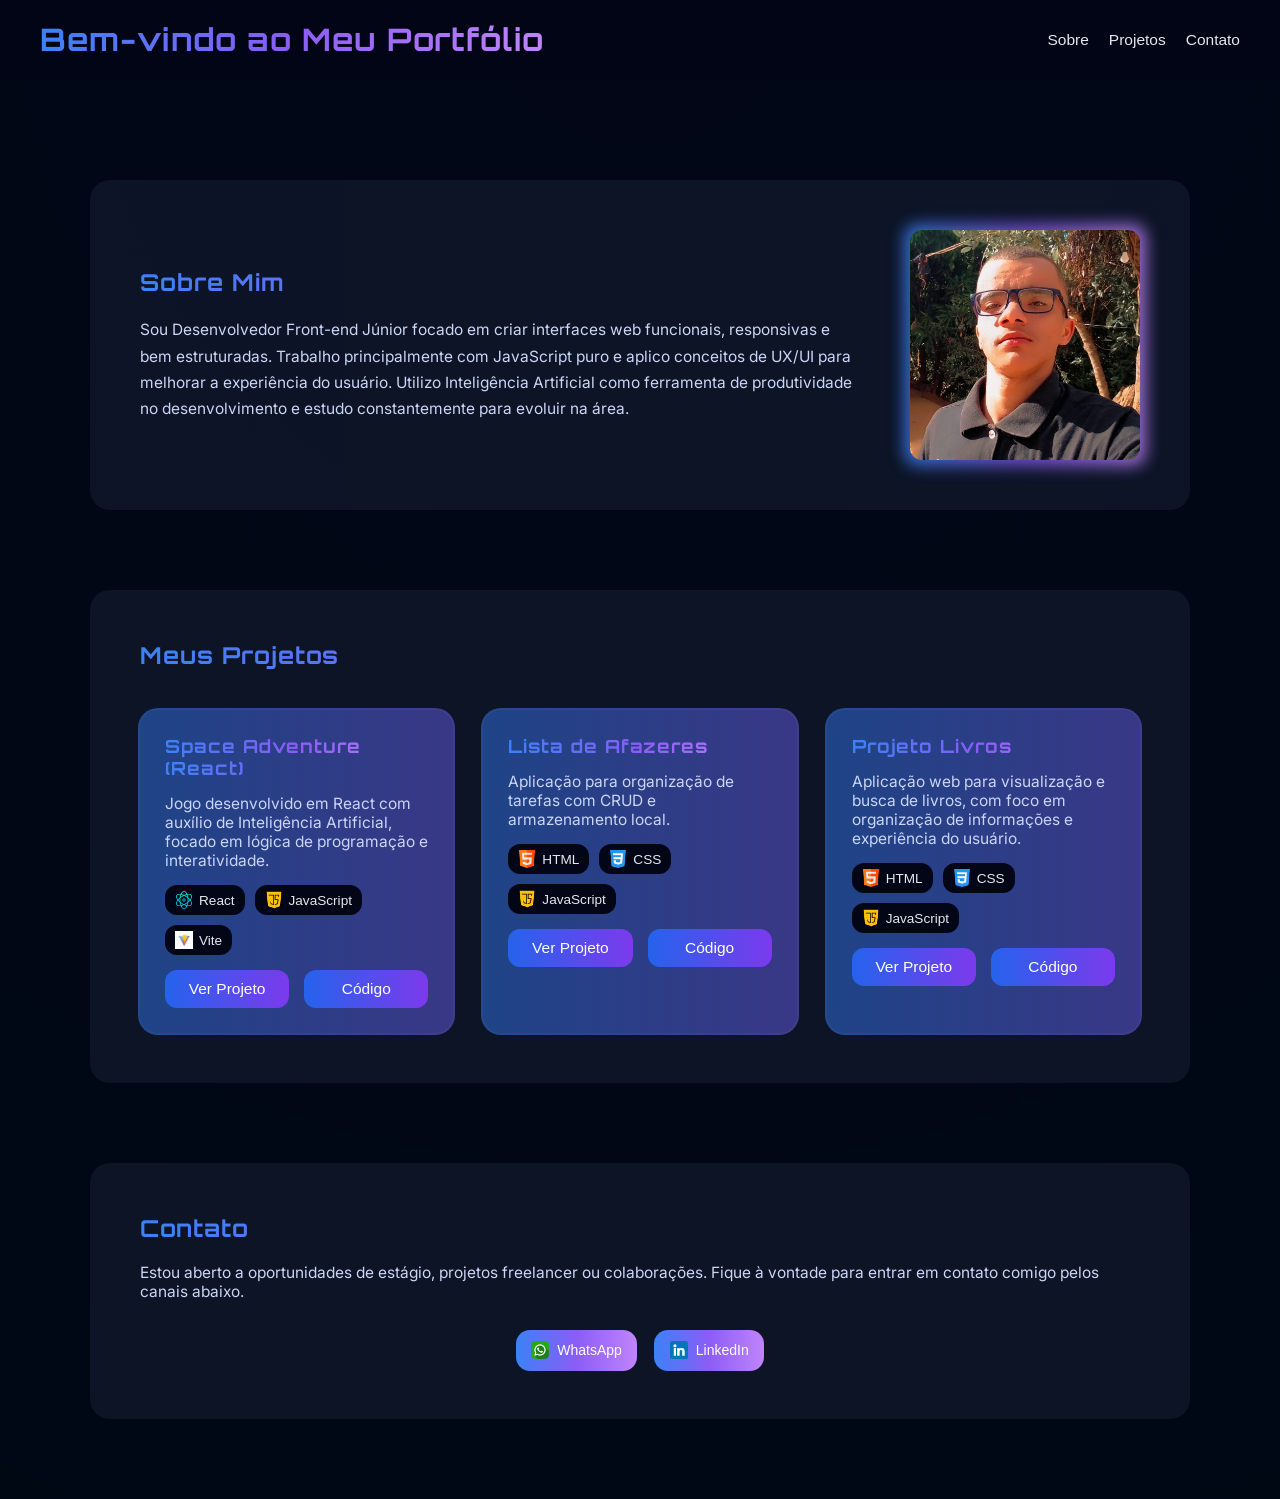
==== index.html @ 1034bcd2 "Meu Portfólio" ====
<!DOCTYPE html>
<html lang="pt-BR">

<head>
    <meta charset="UTF-8">
    <meta name="viewport" content="width=device-width, initial-scale=1.0">
    <title class="gradient-title">Meu Portfólio</title>
    <link rel="stylesheet" href="style.css">

    <!-- AOS CSS -->
    <link href="https://unpkg.com/aos@2.3.4/dist/aos.css" rel="stylesheet">

    <script src="script.js"></script>
</head>

<body>

    <header data-aos="fade-down">
        <h1 style="color: black;">Bem-vindo ao Meu Portfólio</h1>
        <nav>
            <ul>
                <li><a href="#sobre">Sobre</a></li>
                <li><a href="#projetos">Projetos</a></li>
                <li><a href="#contato">Contato</a></li>
            </ul>
        </nav>
    </header>

    <!-- SOBRE -->
    <section id="sobre" class="sobre" data-aos="fade-up">
        <div class="sobre-texto" data-aos="fade-right">
            <h2>Sobre Mim</h2>
            <p>
                Sou Desenvolvedor Front-end Júnior focado em criar interfaces web funcionais,
                responsivas e bem estruturadas. Trabalho principalmente com JavaScript puro
                e aplico conceitos de UX/UI para melhorar a experiência do usuário.
                Utilizo Inteligência Artificial como ferramenta de produtividade no
                desenvolvimento e estudo constantemente para evoluir na área.
            </p>
        </div>

        <div class="sobre-imagem" data-aos="fade-left">
            <img src="img/Foto de Perfil.jpeg" alt="Foto de Perfil">
        </div>
    </section>

    <!-- PROJETOS -->
    <section id="projetos">
        <h2 class="titulo-projetos" data-aos="fade-up">Meus Projetos</h2>

        <div class="projetos-grid">

            <!-- Projeto 1 -->
            <div class="projeto-card" data-aos="zoom-in">
                <h3>Space Adventure (React)</h3>
                <p>
                    Jogo desenvolvido em React com auxílio de Inteligência Artificial,
                    focado em lógica de programação e interatividade.
                </p>

                <div class="tecnologias">
                    <span><img src="img/react.png" alt="React"> React</span>
                    <span><img src="img/js.png" alt="JavaScript"> JavaScript</span>
                    <span><img src="img/vite.png" alt="Vite"> Vite</span>
                </div>

                <div class="projeto-links">
                    <a href="https://space-adventure-react.vercel.app/" target="_blank">
                        Ver Projeto
                    </a>
                    <a href="https://github.com/seugithub/space-adventure-react" target="_blank">
                        Código
                    </a>
                </div>
            </div>

            <!-- Projeto 2 -->
            <div class="projeto-card" data-aos="zoom-in" data-aos-delay="100">
                <h3>Lista de Afazeres</h3>
                <p>
                    Aplicação para organização de tarefas com CRUD e armazenamento local.
                </p>

                <div class="tecnologias">
                    <span><img src="img/html.png" alt="HTML"> HTML</span>
                    <span><img src="img/css.png" alt="CSS"> CSS</span>
                    <span><img src="img/js.png" alt="JavaScript"> JavaScript</span>
                </div>

                <div class="projeto-links">
                    <a href="lista/index.html" target="_blank">Ver Projeto</a>
                    <a href="https://github.com/DevCarlos-Prog" target="_blank">Código</a>
                </div>
            </div>

            <!-- Projeto 3 -->
            <div class="projeto-card" data-aos="zoom-in" data-aos-delay="200">
                <h3>Projeto Livros</h3>

                <p>
                    Aplicação web para visualização e busca de livros, com foco em organização
                    de informações e experiência do usuário.
                </p>

                <div class="tecnologias">
                    <span><img src="img/html.png" alt="HTML"> HTML</span>
                    <span><img src="img/css.png" alt="CSS"> CSS</span>
                    <span><img src="img/js.png" alt="JavaScript"> JavaScript</span>
                </div>

                <div class="projeto-links">
                    <a href="Projeto-Livros/index.html" target="_blank">
                        Ver Projeto
                    </a>
                    <a href="https://github.com/DevCarlos-Prog" target="_blank">
                        Código
                    </a>
                </div>
            </div>

        </div>
    </section>

    <!-- CONTATO -->
    <section id="contato" data-aos="fade-up">
        <h2 class="titulo-contato">Contato</h2>

        <p class="texto-contato">
            Estou aberto a oportunidades de estágio, projetos freelancer ou colaborações.
            Fique à vontade para entrar em contato comigo pelos canais abaixo.
        </p>

        <div class="contato-links">
            <a href="https://wa.me/qr/VW6CDTOMLQSIE1" target="_blank" class="whatsapp"
               data-aos="fade-up" data-aos-delay="100">
                <img src="img/whatsapp.png" alt="WhatsApp">
                <span>WhatsApp</span>
            </a>

            <a href="https://www.linkedin.com/in/carlos-wagner-4162712b1/" target="_blank"
               class="linkedin" data-aos="fade-up" data-aos-delay="200">
                <img src="img/linkedin.png" alt="LinkedIn">
                <span>LinkedIn</span>
            </a>
        </div>
    </section>

    <!-- AOS JS -->
    <script src="https://unpkg.com/aos@2.3.4/dist/aos.js"></script>
    <script>
        AOS.init({
            duration: 800,
            once: true
        });
    </script>
    <script>
document.querySelectorAll('nav a').forEach(link => {
    link.addEventListener('click', function (e) {
        e.preventDefault();

        const targetId = this.getAttribute('href');
        const target = document.querySelector(targetId);

        target.scrollIntoView({
            behavior: 'smooth',
            block: 'start'
        });
    });
});
</script>


</body>
</html>
---- style.css ----
@import url('https://fonts.googleapis.com/css2?family=Orbitron:wght@500;700&family=Inter:wght@400;500;600&display=swap');

/* RESET */
* {
    margin: 0;
    padding: 0;
    box-sizing: border-box;
    font-family: 'Segoe UI', sans-serif;
}

html {
    scroll-behavior: smooth;
}

body {
    background: radial-gradient(circle at top, #020617, #000814);
    color: #e5e7eb;
    padding-top: 100px;
}

/* HEADER */
header {
    position: fixed;
    top: 0;
    width: 100%;
    background: rgba(2, 6, 23, 0.9);
    backdrop-filter: blur(10px);
    padding: 20px 40px;
    display: flex;
    justify-content: space-between;
    align-items: center;
    z-index: 1000;
}

header h1,
h2,
h3 {
    font-family: 'Orbitron', sans-serif;
    letter-spacing: 1px;
}

body,
p,
.texto-contato {
    font-family: 'Inter', sans-serif;
    font-size: 15.5px;
}



header h1 {
    background: linear-gradient(90deg, #3b82f6, #8b5cf6, #c084fc);
    -webkit-background-clip: text;
    -webkit-text-fill-color: transparent;
    animation: gradientMove 4s infinite linear;
}

nav ul {
    list-style: none;
    display: flex;
    gap: 20px;
}

nav a {
    text-decoration: none;
    color: #e5e7eb;
    font-weight: 500;
    position: relative;
}

nav a::after {
    content: '';
    position: absolute;
    width: 0;
    height: 2px;
    background: linear-gradient(90deg, #3b82f6, #a855f7);
    bottom: -5px;
    left: 0;
    transition: 0.3s;
}

nav a:hover::after {
    width: 100%;
}

/* SECTIONS */
section {
    max-width: 1100px;
    margin: 80px auto;
    padding: 50px;
    background: rgba(15, 23, 42, 0.85);
    border-radius: 20px;
}

/* TITULOS */
h2, h3 {
    background: linear-gradient(90deg, #3b82f6, #8b5cf6, #c084fc);
    -webkit-background-clip: text;
    -webkit-text-fill-color: transparent;
    animation: gradientMove 5s infinite linear;
}

@keyframes gradientMove {
    0% { background-position: 0%; }
    100% { background-position: 200%; }
}

/* SOBRE */
.sobre {
    display: flex;
    align-items: center;
    gap: 50px;
}

.sobre-texto {
    flex: 1;
}

.sobre-texto p {
    margin-top: 20px;
    line-height: 1.7;
    color: #cbd5f5;
}

/* FOTO COM BOLHA */
.sobre-imagem {
    position: relative;
}

.sobre-imagem::before {
    content: '';
    position: absolute;
    inset: -6px;
    border-radius: 14px;
    background: linear-gradient(90deg, #3b82f6, #8b5cf6, #c084fc);
    filter: blur(8px);
    opacity: 0.8;
    animation: bubbleSoft 6s ease-in-out infinite;
    z-index: -1;
}

@keyframes bubbleSoft {
    0%, 100% {
        transform: scale(1);
    }
    50% {
        transform: scale(1.04);
    }
}

.sobre-imagem img {
    width: 230px;
    height: 230px;
    object-fit: cover;
    border-radius: 12px;
    display: block;
}


/* PROJETOS */
.projetos-grid {
    display: grid;
    grid-template-columns: repeat(auto-fit, minmax(280px, 1fr));
    gap: 30px;
    margin-top: 40px;
}

.projeto-card {
    background: #020617;
    padding: 25px;
    border-radius: 18px;
    position: relative;
    transition: transform 0.3s;
}

.projeto-card::before {
    content: '';
    position: absolute;
    inset: -2px;
    border-radius: 20px;
    background: linear-gradient(90deg, #3b82f6, #8b5cf6, #c084fc);
    opacity: 0.5;
    z-index: -1;
    animation: gradientMove 6s infinite linear;
}

.projeto-card:hover {
    transform: translateY(-8px);
}

.projeto-card p {
    margin: 15px 0;
    color: #cbd5f5;
}

/* ANIMAÇÃO REAL NA BORDA DOS CARDS */
.projeto-card::before {
    background-size: 300% 300%;
    animation: borderFlow 8s linear infinite;
}

@keyframes borderFlow {
    0% {
        background-position: 0% 50%;
    }
    50% {
        background-position: 100% 50%;
    }
    100% {
        background-position: 0% 50%;
    }
}


/* TECNOLOGIAS */
.tecnologias {
    display: flex;
    gap: 10px;
    flex-wrap: wrap;
    margin-bottom: 15px;
}

.tecnologias span {
    background: #020617;
    padding: 6px 10px;
    border-radius: 12px;
    font-size: 0.85rem;
    display: flex;
    align-items: center;
    gap: 6px;
}

.tecnologias img {
    width: 18px;
    height: 18px;
    object-fit: contain;
}


/* BOTÕES PROJETOS */
.projeto-links {
    display: flex;
    gap: 15px;
}

.projeto-links a {
    flex: 1;
    text-align: center;
    padding: 10px;
    border-radius: 12px;
    text-decoration: none;
    color: #fff;
    background: linear-gradient(90deg, #2563eb, #7c3aed);
    cursor: pointer;
    transition: transform 0.3s, box-shadow 0.3s;
}

.projeto-links a:hover {
    transform: scale(1.05);
    box-shadow: 0 0 20px rgba(124, 58, 237, 0.6);
}

/* CONTATO */
.texto-contato {
    margin: 20px 0 30px;
    color: #cbd5f5;
}

/* Container */
.contato-links {
    display: flex;
    gap: 20px; /* menor, igual antes */
    justify-content: center;
}

/* Botão */
.contato-links a {
    display: flex;
    align-items: center;
    gap: 8px;

    padding: 10px 14px; /* 🔥 VOLTOU AO TAMANHO ORIGINAL */
    border-radius: 12px;

    text-decoration: none;
    color: #fff;
    font-size: 14px;

    background: #020617;
    position: relative;
    cursor: pointer;

    transition: transform 0.25s ease;
}

/* Borda em degradê */
.contato-links a::before {
    content: '';
    position: absolute;
    inset: -1.5px;
    border-radius: 14px;
    background: linear-gradient(
        90deg,
        #3b82f6,
        #8b5cf6,
        #c084fc
    );
    z-index: -1;
    animation: gradientMove 6s linear infinite;
}

/* ÍCONES – TAMANHO REAL */
.contato-links a img {
    width: 18px;
    height: 18px;
    min-width: 18px;
    min-height: 18px;
    object-fit: contain;
    display: block;
}

/* Hover suave */
.contato-links a:hover {
    transform: translateY(-3px);
}


/* RESPONSIVO */
@media (max-width: 768px) {
    .sobre {
        flex-direction: column;
        text-align: center;
    }

    header {
        flex-direction: column;
        gap: 10px;
    }
}
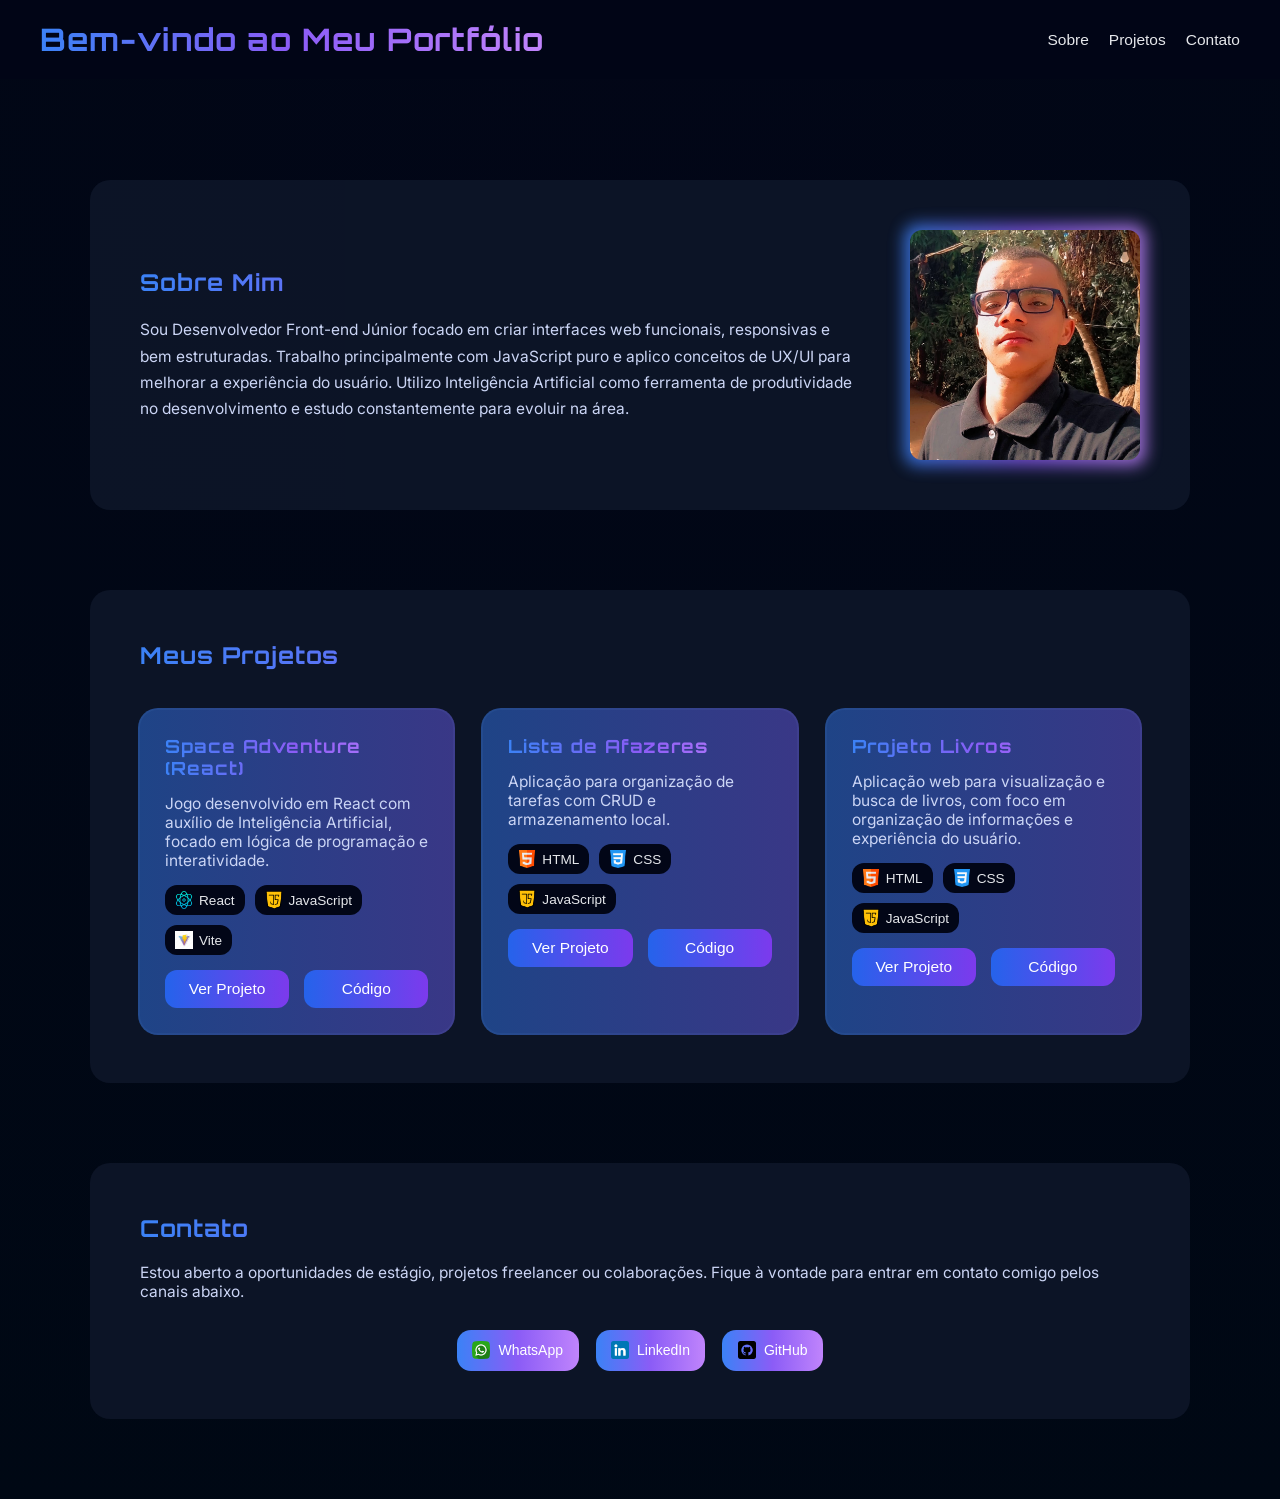
==== commit bbaf45d7: "Atualiza layout e conteúdo do portfólio" ====
--- a/index.html
+++ b/index.html
@@ -68,7 +68,7 @@
                     <a href="https://space-adventure-react.vercel.app/" target="_blank">
                         Ver Projeto
                     </a>
-                    <a href="https://github.com/seugithub/space-adventure-react" target="_blank">
+                    <a href="https://github.com/DevCarlos-Prog" target="_blank">
                         Código
                     </a>
                 </div>
@@ -142,6 +142,11 @@
                 <img src="img/linkedin.png" alt="LinkedIn">
                 <span>LinkedIn</span>
             </a>
+            <a href="https://github.com/DevCarlos-Prog" target="_blank"
+               class="github" data-aos="fade-up" data-aos-delay="200">
+                <img src="img/github.png" alt="GitHub">
+                <span>GitHub</span>
+            </a>
         </div>
     </section>
 
